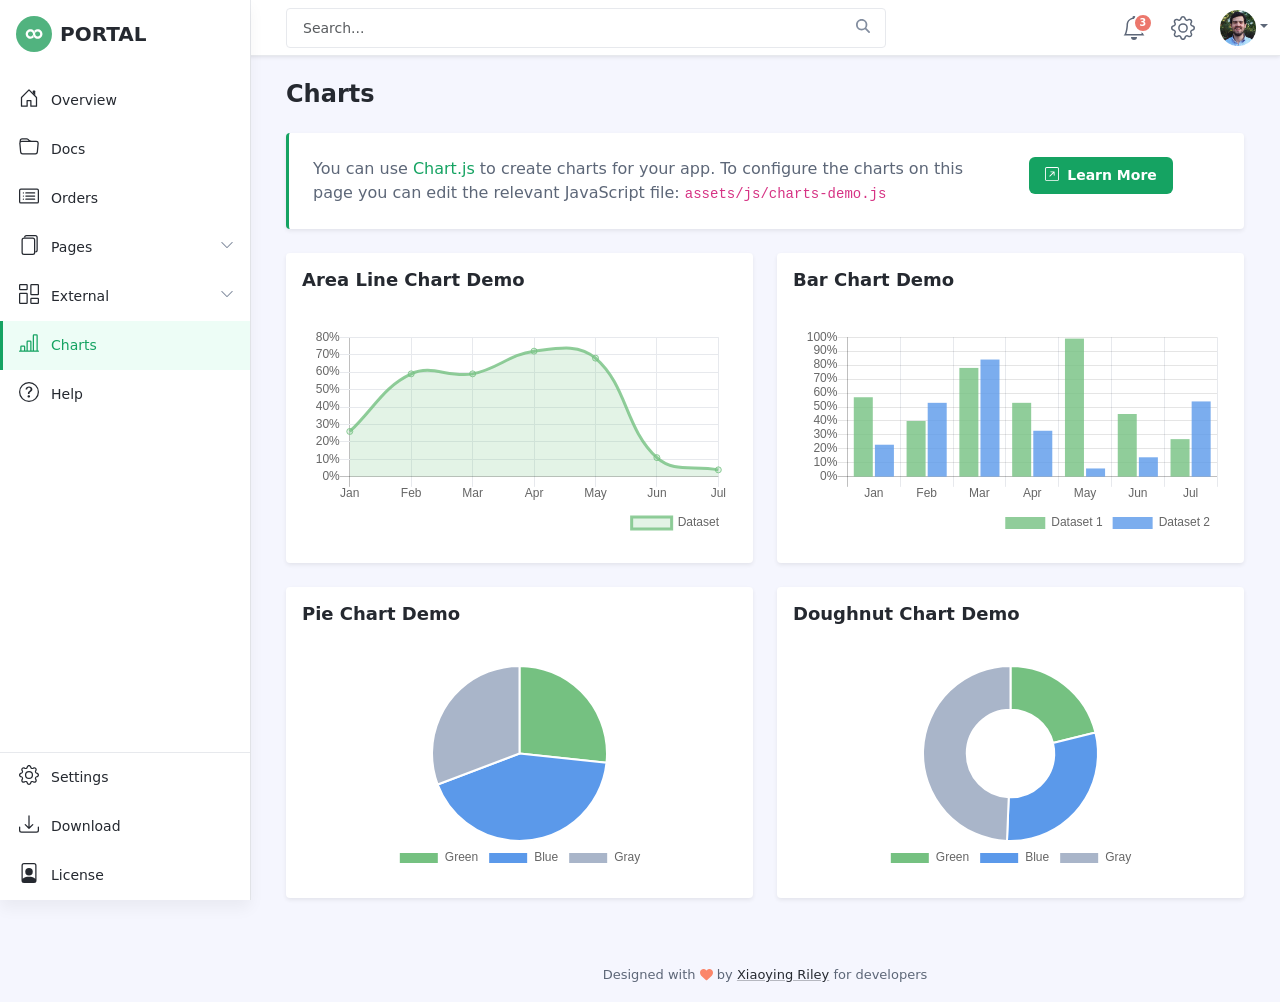
==== RSBSA/charts.html @ ef1b8191 "first commit" ====
<!DOCTYPE html>
<html lang="en"> 
<head>
    <title>Portal - Bootstrap 5 Admin Dashboard Template For Developers</title>
    
    <!-- Meta -->
    <meta charset="utf-8">
    <meta http-equiv="X-UA-Compatible" content="IE=edge">
    <meta name="viewport" content="width=device-width, initial-scale=1.0">
    
    <meta name="description" content="Portal - Bootstrap 5 Admin Dashboard Template For Developers">
    <meta name="author" content="Xiaoying Riley at 3rd Wave Media">    
    <link rel="shortcut icon" href="favicon.ico"> 
    
    <!-- FontAwesome JS-->
    <script defer src="assets/plugins/fontawesome/js/all.min.js"></script>
    
    <!-- App CSS -->  
    <link id="theme-style" rel="stylesheet" href="assets/css/portal.css">

</head> 

<body class="app">   	
    <header class="app-header fixed-top">	   	            
        <div class="app-header-inner">  
	        <div class="container-fluid py-2">
		        <div class="app-header-content"> 
		            <div class="row justify-content-between align-items-center">
			        
				    <div class="col-auto">
					    <a id="sidepanel-toggler" class="sidepanel-toggler d-inline-block d-xl-none" href="#">
						    <svg xmlns="http://www.w3.org/2000/svg" width="30" height="30" viewBox="0 0 30 30" role="img"><title>Menu</title><path stroke="currentColor" stroke-linecap="round" stroke-miterlimit="10" stroke-width="2" d="M4 7h22M4 15h22M4 23h22"></path></svg>
					    </a>
				    </div><!--//col-->
		            <div class="search-mobile-trigger d-sm-none col">
			            <i class="search-mobile-trigger-icon fa-solid fa-magnifying-glass"></i>
			        </div><!--//col-->
		            <div class="app-search-box col">
		                <form class="app-search-form">   
							<input type="text" placeholder="Search..." name="search" class="form-control search-input">
							<button type="submit" class="btn search-btn btn-primary" value="Search"><i class="fa-solid fa-magnifying-glass"></i></button> 
				        </form>
		            </div><!--//app-search-box-->
		            
		            <div class="app-utilities col-auto">
			            <div class="app-utility-item app-notifications-dropdown dropdown">    
				            <a class="dropdown-toggle no-toggle-arrow" id="notifications-dropdown-toggle" data-bs-toggle="dropdown" href="#" role="button" aria-expanded="false" title="Notifications">
					            <!--//Bootstrap Icons: https://icons.getbootstrap.com/ -->
					            <svg width="1em" height="1em" viewBox="0 0 16 16" class="bi bi-bell icon" fill="currentColor" xmlns="http://www.w3.org/2000/svg">
  <path d="M8 16a2 2 0 0 0 2-2H6a2 2 0 0 0 2 2z"/>
  <path fill-rule="evenodd" d="M8 1.918l-.797.161A4.002 4.002 0 0 0 4 6c0 .628-.134 2.197-.459 3.742-.16.767-.376 1.566-.663 2.258h10.244c-.287-.692-.502-1.49-.663-2.258C12.134 8.197 12 6.628 12 6a4.002 4.002 0 0 0-3.203-3.92L8 1.917zM14.22 12c.223.447.481.801.78 1H1c.299-.199.557-.553.78-1C2.68 10.2 3 6.88 3 6c0-2.42 1.72-4.44 4.005-4.901a1 1 0 1 1 1.99 0A5.002 5.002 0 0 1 13 6c0 .88.32 4.2 1.22 6z"/>
</svg>
					            <span class="icon-badge">3</span>
					        </a><!--//dropdown-toggle-->
					        
					        <div class="dropdown-menu p-0" aria-labelledby="notifications-dropdown-toggle">
					            <div class="dropdown-menu-header p-3">
						            <h5 class="dropdown-menu-title mb-0">Notifications</h5>
						        </div><!--//dropdown-menu-title-->
						        <div class="dropdown-menu-content">
							       <div class="item p-3">
								        <div class="row gx-2 justify-content-between align-items-center">
									        <div class="col-auto">
										       <img class="profile-image" src="assets/images/profiles/profile-1.png" alt="">
									        </div><!--//col-->
									        <div class="col">
										        <div class="info"> 
											        <div class="desc">Amy shared a file with you. Lorem ipsum dolor sit amet, consectetur adipiscing elit. </div>
											        <div class="meta"> 2 hrs ago</div>
										        </div>
									        </div><!--//col--> 
								        </div><!--//row-->
								        <a class="link-mask" href="notifications.html"></a>
							       </div><!--//item-->
							       <div class="item p-3">
								        <div class="row gx-2 justify-content-between align-items-center">
									        <div class="col-auto">
										        <div class="app-icon-holder">
											        <svg width="1em" height="1em" viewBox="0 0 16 16" class="bi bi-receipt" fill="currentColor" xmlns="http://www.w3.org/2000/svg">
	  <path fill-rule="evenodd" d="M1.92.506a.5.5 0 0 1 .434.14L3 1.293l.646-.647a.5.5 0 0 1 .708 0L5 1.293l.646-.647a.5.5 0 0 1 .708 0L7 1.293l.646-.647a.5.5 0 0 1 .708 0L9 1.293l.646-.647a.5.5 0 0 1 .708 0l.646.647.646-.647a.5.5 0 0 1 .708 0l.646.647.646-.647a.5.5 0 0 1 .801.13l.5 1A.5.5 0 0 1 15 2v12a.5.5 0 0 1-.053.224l-.5 1a.5.5 0 0 1-.8.13L13 14.707l-.646.647a.5.5 0 0 1-.708 0L11 14.707l-.646.647a.5.5 0 0 1-.708 0L9 14.707l-.646.647a.5.5 0 0 1-.708 0L7 14.707l-.646.647a.5.5 0 0 1-.708 0L5 14.707l-.646.647a.5.5 0 0 1-.708 0L3 14.707l-.646.647a.5.5 0 0 1-.801-.13l-.5-1A.5.5 0 0 1 1 14V2a.5.5 0 0 1 .053-.224l.5-1a.5.5 0 0 1 .367-.27zm.217 1.338L2 2.118v11.764l.137.274.51-.51a.5.5 0 0 1 .707 0l.646.647.646-.646a.5.5 0 0 1 .708 0l.646.646.646-.646a.5.5 0 0 1 .708 0l.646.646.646-.646a.5.5 0 0 1 .708 0l.646.646.646-.646a.5.5 0 0 1 .708 0l.646.646.646-.646a.5.5 0 0 1 .708 0l.509.509.137-.274V2.118l-.137-.274-.51.51a.5.5 0 0 1-.707 0L12 1.707l-.646.647a.5.5 0 0 1-.708 0L10 1.707l-.646.647a.5.5 0 0 1-.708 0L8 1.707l-.646.647a.5.5 0 0 1-.708 0L6 1.707l-.646.647a.5.5 0 0 1-.708 0L4 1.707l-.646.647a.5.5 0 0 1-.708 0l-.509-.51z"/>
	  <path fill-rule="evenodd" d="M3 4.5a.5.5 0 0 1 .5-.5h6a.5.5 0 1 1 0 1h-6a.5.5 0 0 1-.5-.5zm0 2a.5.5 0 0 1 .5-.5h6a.5.5 0 1 1 0 1h-6a.5.5 0 0 1-.5-.5zm0 2a.5.5 0 0 1 .5-.5h6a.5.5 0 1 1 0 1h-6a.5.5 0 0 1-.5-.5zm0 2a.5.5 0 0 1 .5-.5h6a.5.5 0 0 1 0 1h-6a.5.5 0 0 1-.5-.5zm8-6a.5.5 0 0 1 .5-.5h1a.5.5 0 0 1 0 1h-1a.5.5 0 0 1-.5-.5zm0 2a.5.5 0 0 1 .5-.5h1a.5.5 0 0 1 0 1h-1a.5.5 0 0 1-.5-.5zm0 2a.5.5 0 0 1 .5-.5h1a.5.5 0 0 1 0 1h-1a.5.5 0 0 1-.5-.5zm0 2a.5.5 0 0 1 .5-.5h1a.5.5 0 0 1 0 1h-1a.5.5 0 0 1-.5-.5z"/>
	</svg>
										        </div>
									        </div><!--//col-->
									        <div class="col">
										        <div class="info"> 
											        <div class="desc">You have a new invoice. Proin venenatis interdum est.</div>
											        <div class="meta"> 1 day ago</div>
										        </div>
									        </div><!--//col-->
								        </div><!--//row-->
								        <a class="link-mask" href="notifications.html"></a>
							       </div><!--//item-->
							       <div class="item p-3">
								        <div class="row gx-2 justify-content-between align-items-center">
									        <div class="col-auto">
										        <div class="app-icon-holder icon-holder-mono">
											        <svg width="1em" height="1em" viewBox="0 0 16 16" class="bi bi-bar-chart-line" fill="currentColor" xmlns="http://www.w3.org/2000/svg">
  <path fill-rule="evenodd" d="M11 2a1 1 0 0 1 1-1h2a1 1 0 0 1 1 1v12h.5a.5.5 0 0 1 0 1H.5a.5.5 0 0 1 0-1H1v-3a1 1 0 0 1 1-1h2a1 1 0 0 1 1 1v3h1V7a1 1 0 0 1 1-1h2a1 1 0 0 1 1 1v7h1V2zm1 12h2V2h-2v12zm-3 0V7H7v7h2zm-5 0v-3H2v3h2z"/>
</svg>
										        </div>
									        </div><!--//col-->
									        <div class="col">
										        <div class="info"> 
											        <div class="desc">Your report is ready. Proin venenatis interdum est.</div>
											        <div class="meta"> 3 days ago</div>
										        </div>
									        </div><!--//col-->
								        </div><!--//row-->
								        <a class="link-mask" href="notifications.html"></a>
							       </div><!--//item-->
							       <div class="item p-3">
								        <div class="row gx-2 justify-content-between align-items-center">
									        <div class="col-auto">
										       <img class="profile-image" src="assets/images/profiles/profile-2.png" alt="">
									        </div><!--//col-->
									        <div class="col">
										        <div class="info"> 
											        <div class="desc">James sent you a new message.</div>
											        <div class="meta"> 7 days ago</div>
										        </div>
									        </div><!--//col--> 
								        </div><!--//row-->
								        <a class="link-mask" href="notifications.html"></a>
							       </div><!--//item-->
						        </div><!--//dropdown-menu-content-->
						        
						        <div class="dropdown-menu-footer p-2 text-center">
							        <a href="notifications.html">View all</a>
						        </div>
															
							</div><!--//dropdown-menu-->					        
				        </div><!--//app-utility-item-->
			            <div class="app-utility-item">
				            <a href="settings.html" title="Settings">
					            <!--//Bootstrap Icons: https://icons.getbootstrap.com/ -->
					            <svg width="1em" height="1em" viewBox="0 0 16 16" class="bi bi-gear icon" fill="currentColor" xmlns="http://www.w3.org/2000/svg">
  <path fill-rule="evenodd" d="M8.837 1.626c-.246-.835-1.428-.835-1.674 0l-.094.319A1.873 1.873 0 0 1 4.377 3.06l-.292-.16c-.764-.415-1.6.42-1.184 1.185l.159.292a1.873 1.873 0 0 1-1.115 2.692l-.319.094c-.835.246-.835 1.428 0 1.674l.319.094a1.873 1.873 0 0 1 1.115 2.693l-.16.291c-.415.764.42 1.6 1.185 1.184l.292-.159a1.873 1.873 0 0 1 2.692 1.116l.094.318c.246.835 1.428.835 1.674 0l.094-.319a1.873 1.873 0 0 1 2.693-1.115l.291.16c.764.415 1.6-.42 1.184-1.185l-.159-.291a1.873 1.873 0 0 1 1.116-2.693l.318-.094c.835-.246.835-1.428 0-1.674l-.319-.094a1.873 1.873 0 0 1-1.115-2.692l.16-.292c.415-.764-.42-1.6-1.185-1.184l-.291.159A1.873 1.873 0 0 1 8.93 1.945l-.094-.319zm-2.633-.283c.527-1.79 3.065-1.79 3.592 0l.094.319a.873.873 0 0 0 1.255.52l.292-.16c1.64-.892 3.434.901 2.54 2.541l-.159.292a.873.873 0 0 0 .52 1.255l.319.094c1.79.527 1.79 3.065 0 3.592l-.319.094a.873.873 0 0 0-.52 1.255l.16.292c.893 1.64-.902 3.434-2.541 2.54l-.292-.159a.873.873 0 0 0-1.255.52l-.094.319c-.527 1.79-3.065 1.79-3.592 0l-.094-.319a.873.873 0 0 0-1.255-.52l-.292.16c-1.64.893-3.433-.902-2.54-2.541l.159-.292a.873.873 0 0 0-.52-1.255l-.319-.094c-1.79-.527-1.79-3.065 0-3.592l.319-.094a.873.873 0 0 0 .52-1.255l-.16-.292c-.892-1.64.902-3.433 2.541-2.54l.292.159a.873.873 0 0 0 1.255-.52l.094-.319z"/>
  <path fill-rule="evenodd" d="M8 5.754a2.246 2.246 0 1 0 0 4.492 2.246 2.246 0 0 0 0-4.492zM4.754 8a3.246 3.246 0 1 1 6.492 0 3.246 3.246 0 0 1-6.492 0z"/>
</svg>
					        </a>
					    </div><!--//app-utility-item-->
			            
			            <div class="app-utility-item app-user-dropdown dropdown">
				            <a class="dropdown-toggle" id="user-dropdown-toggle" data-bs-toggle="dropdown" href="#" role="button" aria-expanded="false"><img src="assets/images/user.png" alt="user profile"></a>
				            <ul class="dropdown-menu" aria-labelledby="user-dropdown-toggle">
								<li><a class="dropdown-item" href="account.html">Account</a></li>
								<li><a class="dropdown-item" href="settings.html">Settings</a></li>
								<li><hr class="dropdown-divider"></li>
								<li><a class="dropdown-item" href="login.html">Log Out</a></li>
							</ul>
			            </div><!--//app-user-dropdown-->  
		            </div><!--//app-utilities-->
		        </div><!--//row-->
	            </div><!--//app-header-content-->
	        </div><!--//container-fluid-->
        </div><!--//app-header-inner-->
        <div id="app-sidepanel" class="app-sidepanel"> 
	        <div id="sidepanel-drop" class="sidepanel-drop"></div>
	        <div class="sidepanel-inner d-flex flex-column">
		        <a href="#" id="sidepanel-close" class="sidepanel-close d-xl-none">&times;</a>
		        <div class="app-branding">
		            <a class="app-logo" href="index.html"><img class="logo-icon me-2" src="assets/images/app-logo.svg" alt="logo"><span class="logo-text">PORTAL</span></a>
	
		        </div><!--//app-branding-->  
		        
			    <nav id="app-nav-main" class="app-nav app-nav-main flex-grow-1">
				    <ul class="app-menu list-unstyled accordion" id="menu-accordion">
					    <li class="nav-item">
					        <!--//Bootstrap Icons: https://icons.getbootstrap.com/ -->
					        <a class="nav-link" href="index.html">
						        <span class="nav-icon">
						        <svg width="1em" height="1em" viewBox="0 0 16 16" class="bi bi-house-door" fill="currentColor" xmlns="http://www.w3.org/2000/svg">
		  <path fill-rule="evenodd" d="M7.646 1.146a.5.5 0 0 1 .708 0l6 6a.5.5 0 0 1 .146.354v7a.5.5 0 0 1-.5.5H9.5a.5.5 0 0 1-.5-.5v-4H7v4a.5.5 0 0 1-.5.5H2a.5.5 0 0 1-.5-.5v-7a.5.5 0 0 1 .146-.354l6-6zM2.5 7.707V14H6v-4a.5.5 0 0 1 .5-.5h3a.5.5 0 0 1 .5.5v4h3.5V7.707L8 2.207l-5.5 5.5z"/>
		  <path fill-rule="evenodd" d="M13 2.5V6l-2-2V2.5a.5.5 0 0 1 .5-.5h1a.5.5 0 0 1 .5.5z"/>
		</svg>
						         </span>
		                         <span class="nav-link-text">Overview</span>
					        </a><!--//nav-link-->
					    </li><!--//nav-item-->
					    <li class="nav-item">
					        <!--//Bootstrap Icons: https://icons.getbootstrap.com/ -->
					        <a class="nav-link" href="docs.html">
						        <span class="nav-icon">
						        <svg width="1em" height="1em" viewBox="0 0 16 16" class="bi bi-folder" fill="currentColor" xmlns="http://www.w3.org/2000/svg">
  <path d="M9.828 4a3 3 0 0 1-2.12-.879l-.83-.828A1 1 0 0 0 6.173 2H2.5a1 1 0 0 0-1 .981L1.546 4h-1L.5 3a2 2 0 0 1 2-2h3.672a2 2 0 0 1 1.414.586l.828.828A2 2 0 0 0 9.828 3v1z"/>
  <path fill-rule="evenodd" d="M13.81 4H2.19a1 1 0 0 0-.996 1.09l.637 7a1 1 0 0 0 .995.91h10.348a1 1 0 0 0 .995-.91l.637-7A1 1 0 0 0 13.81 4zM2.19 3A2 2 0 0 0 .198 5.181l.637 7A2 2 0 0 0 2.826 14h10.348a2 2 0 0 0 1.991-1.819l.637-7A2 2 0 0 0 13.81 3H2.19z"/>
</svg>
						         </span>
		                         <span class="nav-link-text">Docs</span>
					        </a><!--//nav-link-->
					    </li><!--//nav-item-->
					    <li class="nav-item">
					        <!--//Bootstrap Icons: https://icons.getbootstrap.com/ -->
					        <a class="nav-link" href="orders.html">
						        <span class="nav-icon">
						        <svg width="1em" height="1em" viewBox="0 0 16 16" class="bi bi-card-list" fill="currentColor" xmlns="http://www.w3.org/2000/svg">
  <path fill-rule="evenodd" d="M14.5 3h-13a.5.5 0 0 0-.5.5v9a.5.5 0 0 0 .5.5h13a.5.5 0 0 0 .5-.5v-9a.5.5 0 0 0-.5-.5zm-13-1A1.5 1.5 0 0 0 0 3.5v9A1.5 1.5 0 0 0 1.5 14h13a1.5 1.5 0 0 0 1.5-1.5v-9A1.5 1.5 0 0 0 14.5 2h-13z"/>
  <path fill-rule="evenodd" d="M5 8a.5.5 0 0 1 .5-.5h7a.5.5 0 0 1 0 1h-7A.5.5 0 0 1 5 8zm0-2.5a.5.5 0 0 1 .5-.5h7a.5.5 0 0 1 0 1h-7a.5.5 0 0 1-.5-.5zm0 5a.5.5 0 0 1 .5-.5h7a.5.5 0 0 1 0 1h-7a.5.5 0 0 1-.5-.5z"/>
  <circle cx="3.5" cy="5.5" r=".5"/>
  <circle cx="3.5" cy="8" r=".5"/>
  <circle cx="3.5" cy="10.5" r=".5"/>
</svg>
						         </span>
		                         <span class="nav-link-text">Orders</span>
					        </a><!--//nav-link-->
					    </li><!--//nav-item-->
					    <li class="nav-item has-submenu">
					        <!--//Bootstrap Icons: https://icons.getbootstrap.com/ -->
					        <a class="nav-link submenu-toggle" href="#" data-bs-toggle="collapse" data-bs-target="#submenu-1" aria-expanded="false" aria-controls="submenu-1">
						        <span class="nav-icon">
						        <!--//Bootstrap Icons: https://icons.getbootstrap.com/ -->
						        <svg width="1em" height="1em" viewBox="0 0 16 16" class="bi bi-files" fill="currentColor" xmlns="http://www.w3.org/2000/svg">
	  <path fill-rule="evenodd" d="M4 2h7a2 2 0 0 1 2 2v10a2 2 0 0 1-2 2H4a2 2 0 0 1-2-2V4a2 2 0 0 1 2-2zm0 1a1 1 0 0 0-1 1v10a1 1 0 0 0 1 1h7a1 1 0 0 0 1-1V4a1 1 0 0 0-1-1H4z"/>
	  <path d="M6 0h7a2 2 0 0 1 2 2v10a2 2 0 0 1-2 2v-1a1 1 0 0 0 1-1V2a1 1 0 0 0-1-1H6a1 1 0 0 0-1 1H4a2 2 0 0 1 2-2z"/>
	</svg>
						         </span>
		                         <span class="nav-link-text">Pages</span>
		                         <span class="submenu-arrow">
		                             <svg width="1em" height="1em" viewBox="0 0 16 16" class="bi bi-chevron-down" fill="currentColor" xmlns="http://www.w3.org/2000/svg">
	  <path fill-rule="evenodd" d="M1.646 4.646a.5.5 0 0 1 .708 0L8 10.293l5.646-5.647a.5.5 0 0 1 .708.708l-6 6a.5.5 0 0 1-.708 0l-6-6a.5.5 0 0 1 0-.708z"/>
	</svg>
	                             </span><!--//submenu-arrow-->
					        </a><!--//nav-link-->
					        <div id="submenu-1" class="collapse submenu submenu-1" data-bs-parent="#menu-accordion">
						        <ul class="submenu-list list-unstyled">
							        <li class="submenu-item"><a class="submenu-link" href="notifications.html">Notifications</a></li>
							        <li class="submenu-item"><a class="submenu-link" href="account.html">Account</a></li>
							        <li class="submenu-item"><a class="submenu-link" href="settings.html">Settings</a></li>
							        
						        </ul>
					        </div>
					    </li><!--//nav-item-->
					    <li class="nav-item has-submenu">
					        <!--//Bootstrap Icons: https://icons.getbootstrap.com/ -->
					        <a class="nav-link submenu-toggle" href="#" data-bs-toggle="collapse" data-bs-target="#submenu-2" aria-expanded="false" aria-controls="submenu-2">
						        <span class="nav-icon">
						        <!--//Bootstrap Icons: https://icons.getbootstrap.com/ -->
						        <svg width="1em" height="1em" viewBox="0 0 16 16" class="bi bi-columns-gap" fill="currentColor" xmlns="http://www.w3.org/2000/svg">
	  <path fill-rule="evenodd" d="M6 1H1v3h5V1zM1 0a1 1 0 0 0-1 1v3a1 1 0 0 0 1 1h5a1 1 0 0 0 1-1V1a1 1 0 0 0-1-1H1zm14 12h-5v3h5v-3zm-5-1a1 1 0 0 0-1 1v3a1 1 0 0 0 1 1h5a1 1 0 0 0 1-1v-3a1 1 0 0 0-1-1h-5zM6 8H1v7h5V8zM1 7a1 1 0 0 0-1 1v7a1 1 0 0 0 1 1h5a1 1 0 0 0 1-1V8a1 1 0 0 0-1-1H1zm14-6h-5v7h5V1zm-5-1a1 1 0 0 0-1 1v7a1 1 0 0 0 1 1h5a1 1 0 0 0 1-1V1a1 1 0 0 0-1-1h-5z"/>
	</svg>
						         </span>
		                         <span class="nav-link-text">External</span>
		                         <span class="submenu-arrow">
		                             <svg width="1em" height="1em" viewBox="0 0 16 16" class="bi bi-chevron-down" fill="currentColor" xmlns="http://www.w3.org/2000/svg">
	  <path fill-rule="evenodd" d="M1.646 4.646a.5.5 0 0 1 .708 0L8 10.293l5.646-5.647a.5.5 0 0 1 .708.708l-6 6a.5.5 0 0 1-.708 0l-6-6a.5.5 0 0 1 0-.708z"/>
	</svg>
	                             </span><!--//submenu-arrow-->
					        </a><!--//nav-link-->
					        <div id="submenu-2" class="collapse submenu submenu-2" data-bs-parent="#menu-accordion">
						        <ul class="submenu-list list-unstyled">
							        <li class="submenu-item"><a class="submenu-link" href="login.html">Login</a></li>
							        <li class="submenu-item"><a class="submenu-link" href="signup.html">Signup</a></li>
							        <li class="submenu-item"><a class="submenu-link" href="reset-password.html">Reset password</a></li>
							        <li class="submenu-item"><a class="submenu-link" href="404.html">404 page</a></li>
						        </ul>
					        </div>
					    </li><!--//nav-item-->
					    
					    <li class="nav-item">
					        <!--//Bootstrap Icons: https://icons.getbootstrap.com/ -->
					        <a class="nav-link active" href="charts.html">
						        <span class="nav-icon">
						        <svg width="1em" height="1em" viewBox="0 0 16 16" class="bi bi-bar-chart-line" fill="currentColor" xmlns="http://www.w3.org/2000/svg">
	  <path fill-rule="evenodd" d="M11 2a1 1 0 0 1 1-1h2a1 1 0 0 1 1 1v12h.5a.5.5 0 0 1 0 1H.5a.5.5 0 0 1 0-1H1v-3a1 1 0 0 1 1-1h2a1 1 0 0 1 1 1v3h1V7a1 1 0 0 1 1-1h2a1 1 0 0 1 1 1v7h1V2zm1 12h2V2h-2v12zm-3 0V7H7v7h2zm-5 0v-3H2v3h2z"/>
	</svg>
						         </span>
		                         <span class="nav-link-text">Charts</span>
					        </a><!--//nav-link-->
					    </li><!--//nav-item-->
					    <li class="nav-item">
					        <!--//Bootstrap Icons: https://icons.getbootstrap.com/ -->
					        <a class="nav-link" href="help.html">
						        <span class="nav-icon">
						        <svg width="1em" height="1em" viewBox="0 0 16 16" class="bi bi-question-circle" fill="currentColor" xmlns="http://www.w3.org/2000/svg">
  <path fill-rule="evenodd" d="M8 15A7 7 0 1 0 8 1a7 7 0 0 0 0 14zm0 1A8 8 0 1 0 8 0a8 8 0 0 0 0 16z"/>
  <path d="M5.255 5.786a.237.237 0 0 0 .241.247h.825c.138 0 .248-.113.266-.25.09-.656.54-1.134 1.342-1.134.686 0 1.314.343 1.314 1.168 0 .635-.374.927-.965 1.371-.673.489-1.206 1.06-1.168 1.987l.003.217a.25.25 0 0 0 .25.246h.811a.25.25 0 0 0 .25-.25v-.105c0-.718.273-.927 1.01-1.486.609-.463 1.244-.977 1.244-2.056 0-1.511-1.276-2.241-2.673-2.241-1.267 0-2.655.59-2.75 2.286zm1.557 5.763c0 .533.425.927 1.01.927.609 0 1.028-.394 1.028-.927 0-.552-.42-.94-1.029-.94-.584 0-1.009.388-1.009.94z"/>
</svg>
						         </span>
		                         <span class="nav-link-text">Help</span>
					        </a><!--//nav-link-->
					    </li><!--//nav-item-->
				    </ul><!--//app-menu-->
			    </nav><!--//app-nav-->
			    <div class="app-sidepanel-footer">
				    <nav class="app-nav app-nav-footer">
					    <ul class="app-menu footer-menu list-unstyled">
						    <li class="nav-item">
						        <!--//Bootstrap Icons: https://icons.getbootstrap.com/ -->
						        <a class="nav-link" href="settings.html">
							        <span class="nav-icon">
							            <svg width="1em" height="1em" viewBox="0 0 16 16" class="bi bi-gear" fill="currentColor" xmlns="http://www.w3.org/2000/svg">
	  <path fill-rule="evenodd" d="M8.837 1.626c-.246-.835-1.428-.835-1.674 0l-.094.319A1.873 1.873 0 0 1 4.377 3.06l-.292-.16c-.764-.415-1.6.42-1.184 1.185l.159.292a1.873 1.873 0 0 1-1.115 2.692l-.319.094c-.835.246-.835 1.428 0 1.674l.319.094a1.873 1.873 0 0 1 1.115 2.693l-.16.291c-.415.764.42 1.6 1.185 1.184l.292-.159a1.873 1.873 0 0 1 2.692 1.116l.094.318c.246.835 1.428.835 1.674 0l.094-.319a1.873 1.873 0 0 1 2.693-1.115l.291.16c.764.415 1.6-.42 1.184-1.185l-.159-.291a1.873 1.873 0 0 1 1.116-2.693l.318-.094c.835-.246.835-1.428 0-1.674l-.319-.094a1.873 1.873 0 0 1-1.115-2.692l.16-.292c.415-.764-.42-1.6-1.185-1.184l-.291.159A1.873 1.873 0 0 1 8.93 1.945l-.094-.319zm-2.633-.283c.527-1.79 3.065-1.79 3.592 0l.094.319a.873.873 0 0 0 1.255.52l.292-.16c1.64-.892 3.434.901 2.54 2.541l-.159.292a.873.873 0 0 0 .52 1.255l.319.094c1.79.527 1.79 3.065 0 3.592l-.319.094a.873.873 0 0 0-.52 1.255l.16.292c.893 1.64-.902 3.434-2.541 2.54l-.292-.159a.873.873 0 0 0-1.255.52l-.094.319c-.527 1.79-3.065 1.79-3.592 0l-.094-.319a.873.873 0 0 0-1.255-.52l-.292.16c-1.64.893-3.433-.902-2.54-2.541l.159-.292a.873.873 0 0 0-.52-1.255l-.319-.094c-1.79-.527-1.79-3.065 0-3.592l.319-.094a.873.873 0 0 0 .52-1.255l-.16-.292c-.892-1.64.902-3.433 2.541-2.54l.292.159a.873.873 0 0 0 1.255-.52l.094-.319z"/>
	  <path fill-rule="evenodd" d="M8 5.754a2.246 2.246 0 1 0 0 4.492 2.246 2.246 0 0 0 0-4.492zM4.754 8a3.246 3.246 0 1 1 6.492 0 3.246 3.246 0 0 1-6.492 0z"/>
	</svg>
							        </span>
			                        <span class="nav-link-text">Settings</span>
						        </a><!--//nav-link-->
						    </li><!--//nav-item-->
						    <li class="nav-item">
						        <!--//Bootstrap Icons: https://icons.getbootstrap.com/ -->
						        <a class="nav-link" href="https://themes.3rdwavemedia.com/bootstrap-templates/admin-dashboard/portal-free-bootstrap-admin-dashboard-template-for-developers/">
							        <span class="nav-icon">
							            <svg width="1em" height="1em" viewBox="0 0 16 16" class="bi bi-download" fill="currentColor" xmlns="http://www.w3.org/2000/svg">
	  <path fill-rule="evenodd" d="M.5 9.9a.5.5 0 0 1 .5.5v2.5a1 1 0 0 0 1 1h12a1 1 0 0 0 1-1v-2.5a.5.5 0 0 1 1 0v2.5a2 2 0 0 1-2 2H2a2 2 0 0 1-2-2v-2.5a.5.5 0 0 1 .5-.5z"/>
	  <path fill-rule="evenodd" d="M7.646 11.854a.5.5 0 0 0 .708 0l3-3a.5.5 0 0 0-.708-.708L8.5 10.293V1.5a.5.5 0 0 0-1 0v8.793L5.354 8.146a.5.5 0 1 0-.708.708l3 3z"/>
	</svg>
							        </span>
			                        <span class="nav-link-text">Download</span>
						        </a><!--//nav-link-->
						    </li><!--//nav-item-->
						    <li class="nav-item">
						        <!--//Bootstrap Icons: https://icons.getbootstrap.com/ -->
						        <a class="nav-link" href="https://themes.3rdwavemedia.com/bootstrap-templates/admin-dashboard/portal-free-bootstrap-admin-dashboard-template-for-developers/">
							        <span class="nav-icon">
							            <svg width="1em" height="1em" viewBox="0 0 16 16" class="bi bi-file-person" fill="currentColor" xmlns="http://www.w3.org/2000/svg">
	  <path fill-rule="evenodd" d="M12 1H4a1 1 0 0 0-1 1v10.755S4 11 8 11s5 1.755 5 1.755V2a1 1 0 0 0-1-1zM4 0a2 2 0 0 0-2 2v12a2 2 0 0 0 2 2h8a2 2 0 0 0 2-2V2a2 2 0 0 0-2-2H4z"/>
	  <path fill-rule="evenodd" d="M8 10a3 3 0 1 0 0-6 3 3 0 0 0 0 6z"/>
	</svg>
							        </span>
			                        <span class="nav-link-text">License</span>
						        </a><!--//nav-link-->
						    </li><!--//nav-item-->
					    </ul><!--//footer-menu-->
				    </nav>
			    </div><!--//app-sidepanel-footer-->
		       
	        </div><!--//sidepanel-inner-->
	    </div><!--//app-sidepanel-->
    </header><!--//app-header-->
    
    <div class="app-wrapper">
	    
	    <div class="app-content pt-3 p-md-3 p-lg-4">
		    <div class="container-xl">
			    
			    <h1 class="app-page-title">Charts</h1>
			    <div class="app-card shadow-sm mb-4 border-left-decoration">
				    <div class="inner">
					    <div class="app-card-body p-4">
						    <div class="row gx-5 gy-3">
						        <div class="col-12 col-lg-9">
							        
							        <div>You can use <a href="https://www.chartjs.org/" target="_blank">Chart.js</a> to create charts for your app. To configure the charts on this page you can edit the relevant JavaScript file: <code>assets/js/charts-demo.js</code> </div>
							    </div><!--//col-->
							    <div class="col-12 col-lg-3">
								    <a class="btn app-btn-primary" href="https://www.chartjs.org/docs/latest/" target="_blank"><svg width="1em" height="1em" viewBox="0 0 16 16" class="bi bi-arrow-up-right-square me-2" fill="currentColor" xmlns="http://www.w3.org/2000/svg">
  <path fill-rule="evenodd" d="M14 1H2a1 1 0 0 0-1 1v12a1 1 0 0 0 1 1h12a1 1 0 0 0 1-1V2a1 1 0 0 0-1-1zM2 0a2 2 0 0 0-2 2v12a2 2 0 0 0 2 2h12a2 2 0 0 0 2-2V2a2 2 0 0 0-2-2H2z"/>
  <path fill-rule="evenodd" d="M5.172 10.828a.5.5 0 0 0 .707 0l4.096-4.096V9.5a.5.5 0 1 0 1 0V5.525a.5.5 0 0 0-.5-.5H6.5a.5.5 0 0 0 0 1h2.768l-4.096 4.096a.5.5 0 0 0 0 .707z"/>
</svg>Learn More</a>
							    </div><!--//col-->
						    </div><!--//row-->
	
					    </div><!--//app-card-body-->
					    
				    </div><!--//inner-->
			    </div><!--//app-card-->
			    <div class="row g-4 mb-4">
			        <div class="col-12 col-lg-6">
					    <div class="app-card app-card-chart h-100 shadow-sm">
					        <div class="app-card-header p-3 border-0">
						        <h4 class="app-card-title">Area Line Chart Demo</h4>
					        </div><!--//app-card-header-->
					        <div class="app-card-body p-4">					   
						        <div class="chart-container">
				                    <canvas id="chart-line" ></canvas>
						        </div>
					        </div><!--//app-card-body-->
				        </div><!--//app-card-->
			        </div><!--//col-->
		            <div class="col-12 col-lg-6">		        
				        <div class="app-card app-card-chart h-100 shadow-sm">
					        <div class="app-card-header p-3 border-0">
						        <h4 class="app-card-title">Bar Chart Demo</h4>
					        </div><!--//app-card-header-->
					        <div class="app-card-body p-4">					   
						        <div class="chart-container">
				                    <canvas id="chart-bar" ></canvas>
						        </div>
					        </div><!--//app-card-body-->
				        </div><!--//app-card-->
		            </div><!--//col-->
		            <div class="col-12 col-lg-6">		        
				        <div class="app-card app-card-chart h-100 shadow-sm">
					        <div class="app-card-header p-3 border-0">
						        <h4 class="app-card-title">Pie Chart Demo</h4>
					        </div><!--//app-card-header-->
					        <div class="app-card-body p-4">					   
						        <div class="chart-container">
				                    <canvas id="chart-pie" ></canvas>
						        </div>
					        </div><!--//app-card-body-->
				        </div><!--//app-card-->
		            </div><!--//col-->
		            <div class="col-12 col-lg-6">		        
				        <div class="app-card app-card-chart h-100 shadow-sm">
					        <div class="app-card-header p-3 border-0">
						        <h4 class="app-card-title">Doughnut Chart Demo</h4>
					        </div><!--//app-card-header-->
					        <div class="app-card-body p-4">					   
						        <div class="chart-container">
				                    <canvas id="chart-doughnut" ></canvas>
						        </div>
					        </div><!--//app-card-body-->
				        </div><!--//app-card-->
		            </div><!--//col-->
			    </div><!--//row-->
		    </div><!--//container-fluid-->
	    </div><!--//app-content-->
	    
	    <footer class="app-footer">
		    <div class="container text-center py-3">
		         <!--/* This template is free as long as you keep the footer attribution link. If you'd like to use the template without the attribution link, you can buy the commercial license via our website: themes.3rdwavemedia.com Thank you for your support. :) */-->
            <small class="copyright">Designed with <span class="sr-only">love</span><i class="fas fa-heart" style="color: #fb866a;"></i> by <a class="app-link" href="http://themes.3rdwavemedia.com" target="_blank">Xiaoying Riley</a> for developers</small>
		       
		    </div>
	    </footer><!--//app-footer-->
	    
    </div><!--//app-wrapper-->    					

 
    <!-- Javascript -->          
    <script src="assets/plugins/popper.min.js"></script>
    <script src="assets/plugins/bootstrap/js/bootstrap.min.js"></script>  
    

    
    <!-- Charts JS -->
    <script src="assets/plugins/chart.js/chart.min.js"></script> 
    <script src="assets/js/charts-demo.js"></script> 
    
    <!-- Page Specific JS -->
    <script src="assets/js/app.js"></script> 

</body>
</html>
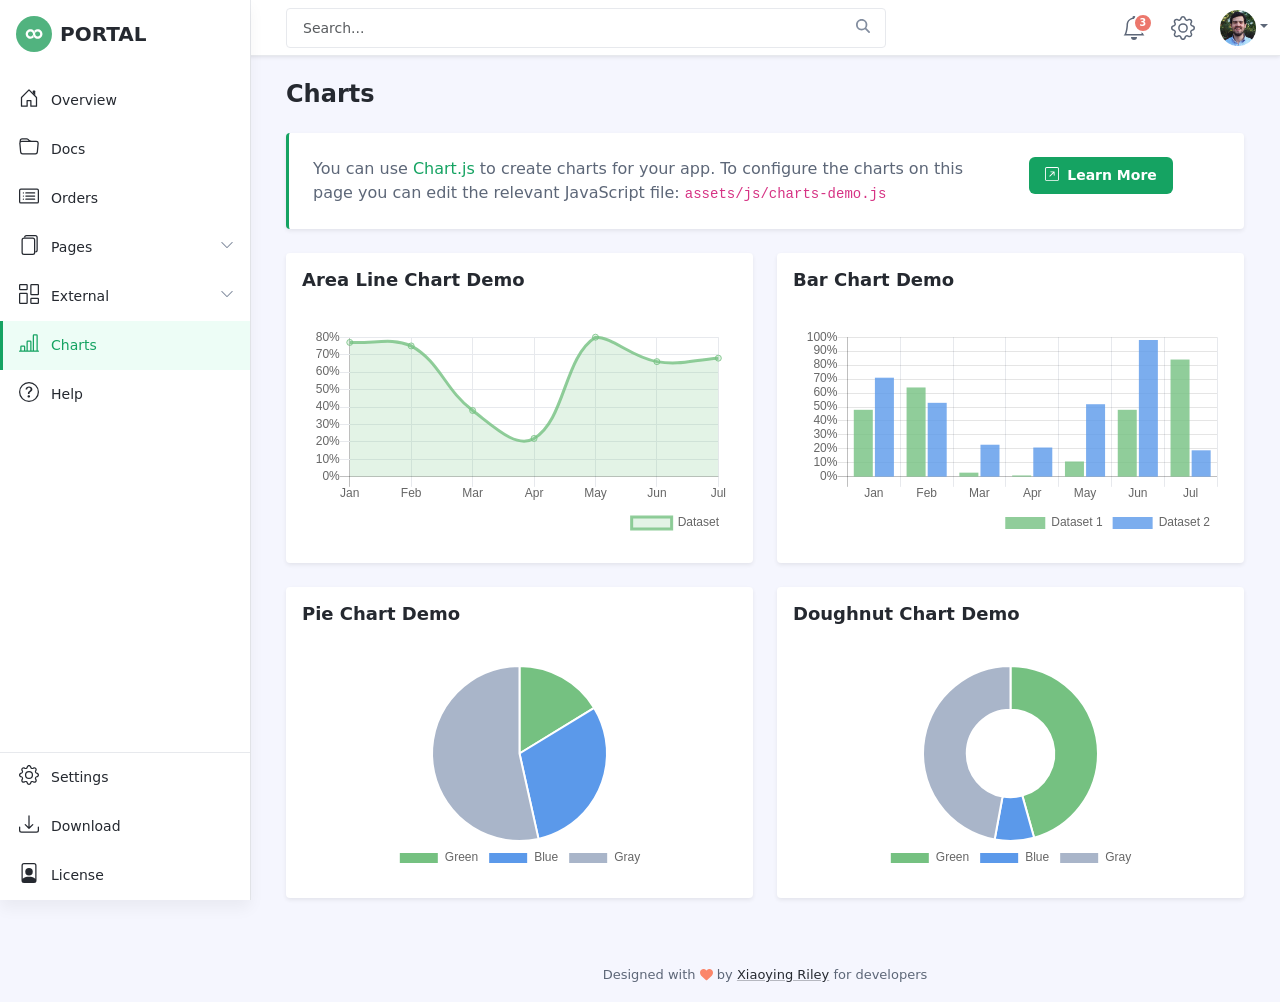
==== commit b4aef12c: "Added all the users Directory" ====
--- a/RSBSA/charts.html
+++ b/RSBSA/charts.html
@@ -147,7 +147,7 @@
 								<li><a class="dropdown-item" href="account.html">Account</a></li>
 								<li><a class="dropdown-item" href="settings.html">Settings</a></li>
 								<li><hr class="dropdown-divider"></li>
-								<li><a class="dropdown-item" href="login.html">Log Out</a></li>
+								<li><a class="dropdown-item" href="login.php">Log Out</a></li>
 							</ul>
 			            </div><!--//app-user-dropdown-->  
 		            </div><!--//app-utilities-->
@@ -249,7 +249,7 @@
 					        </a><!--//nav-link-->
 					        <div id="submenu-2" class="collapse submenu submenu-2" data-bs-parent="#menu-accordion">
 						        <ul class="submenu-list list-unstyled">
-							        <li class="submenu-item"><a class="submenu-link" href="login.html">Login</a></li>
+							        <li class="submenu-item"><a class="submenu-link" href="login.php">Login</a></li>
 							        <li class="submenu-item"><a class="submenu-link" href="signup.html">Signup</a></li>
 							        <li class="submenu-item"><a class="submenu-link" href="reset-password.html">Reset password</a></li>
 							        <li class="submenu-item"><a class="submenu-link" href="404.html">404 page</a></li>
